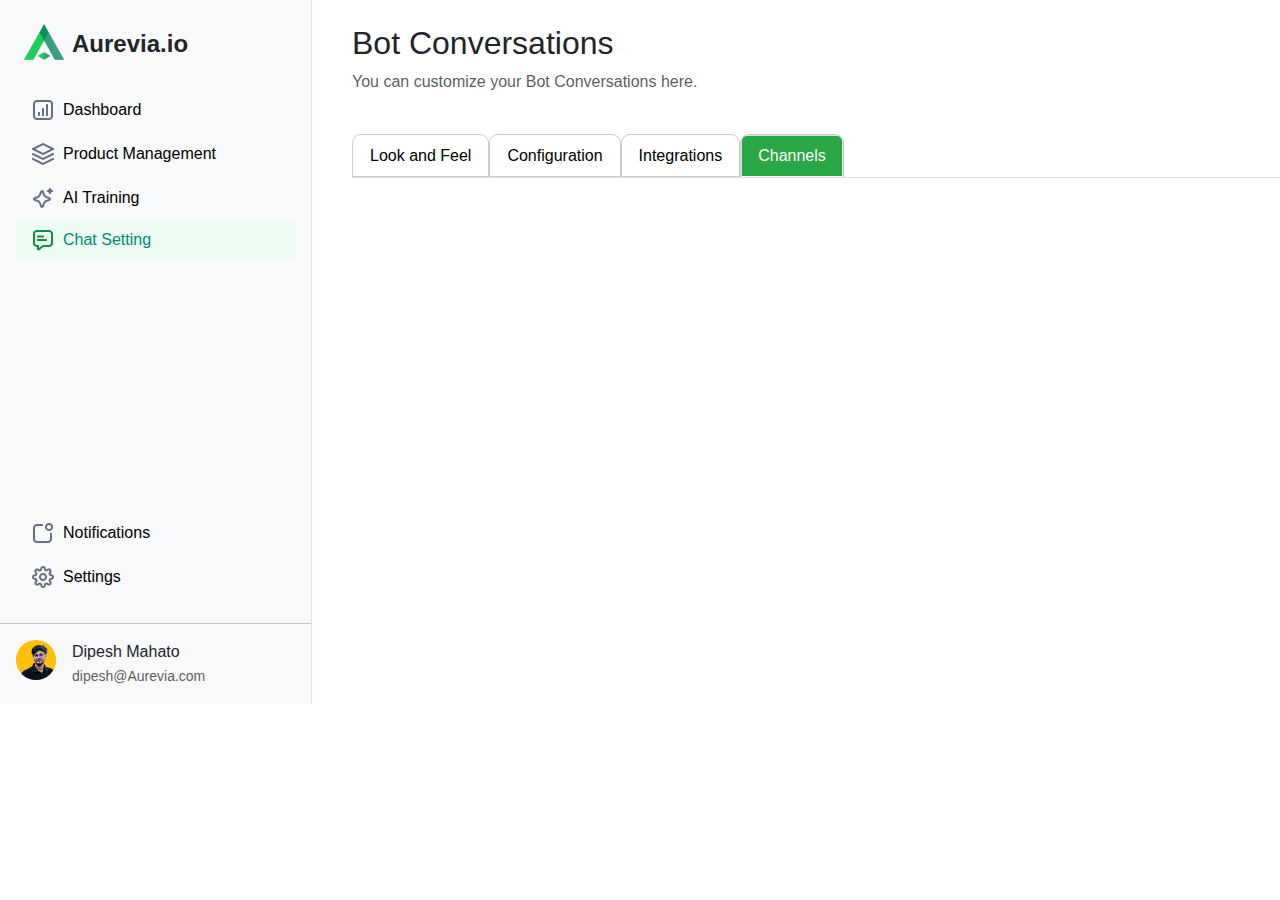
==== Channels/channels.html @ 2f33696f "Basic setip of chat setting section" ====
<!DOCTYPE html>
<html lang="en">

<head>
    <meta charset="UTF-8">
    <meta name="viewport" content="width=device-width, initial-scale=1.0">
    <title>Aurevia.io-Channels</title>
    <link rel="icon" href="/images/logo.png">
    <link href="https://cdn.jsdelivr.net/npm/bootstrap@5.3.0-alpha3/dist/css/bootstrap.min.css" rel="stylesheet">
    <link rel="stylesheet" href="/style.css">
</head>

<body>
    <!-- Sidebar -->
    <nav class="sidebar bg-light border-end">
        <div>
            <div class="d-flex align-items-center px-4 p-4">
                <img src="/images/logo.png" alt="Logo" class="logo me-2">
                <h2 class="fs-4 mb-0"><b>Aurevia.io</b></h2>
            </div>
            <ul class="nav flex-column mb-3 px-3">
                <li class="nav-item">
                    <a class="nav-link d-flex align-items-center" href="#">
                        <img src="/images/dashboard.png" class="icon-img me-2" alt="Dashboard Icon">
                        Dashboard
                    </a>
                </li>
                <li class="nav-item">
                    <a class="nav-link d-flex align-items-center" href="#">
                        <img src="/images/productManagement.png" class="icon-img me-2" alt="Product Management Icon">
                        Product Management
                    </a>
                </li>
                <li class="nav-item">
                    <a class="nav-link d-flex align-items-center" href="#">
                        <img src="/images/ai.png" class="icon-img me-2" alt="Chat Setting Icon">
                        AI Training
                    </a>
                </li>
                <li class="nav-item">
                    <a class="nav-link active d-flex align-items-center" href="/Channels/channels.html">
                        <img src="/images/chat.png" class="icon-img me-2" alt="AI Training Icon">
                        Chat Setting
                    </a>
                </li>
            </ul>
        </div>
        <div class="mt-auto">
            <ul class="nav flex-column px-3 mb-4">
                <li class="nav-item">
                    <a class="nav-link d-flex align-items-center" href="#">
                        <img src="/images/notification.png" class="icon-img me-2" alt="Notifications Icon">
                        Notifications
                    </a>
                </li>
                <li class="nav-item">
                    <a class="nav-link d-flex align-items-center" href="#">
                        <img src="/images/settings.png" class="icon-img me-2" alt="Settings Icon">
                        Settings
                    </a>
                </li>
            </ul>
            <hr>
            <div class="d-flex px-3 mb-3">
                <img src="/images/photo.jpg" alt="User" class="rounded-circle me-3">
                <div>
                    <p class="mb-0">Dipesh Mahato</p>
                    <small class="text-muted">dipesh@Aurevia.com</small>
                </div>
            </div>
        </div>
    </nav>
    <!-- Main Content -->
    <main class="flex-grow-1 content-container p-4 px-0">
        <div class="content d-flex justify-content-between align-items-center mb-4">
            <div>
                <h1 class="h2">Bot Conversations</h1>
                <p class="text-muted">You can customize your Bot Conversations here.</p>
            </div>
            <button class="btn btn-success" id="openChatbot">Test Chat</button>
        </div>

        <!-- Tabs -->
        <ul class="nav nav-tabs mb-4 ">
            <li class="nav-item tab">
                <a class="nav-link " href="/Look and Feel/look.html">Look and Feel</a>
            </li>
            <li class="nav-item tab">
                <a class="nav-link" href="/Configuration/configuration.html">Configuration</a>
            </li>
            <li class="nav-item tab">
                <a class="nav-link" href="/Integrations/integrations.html">Integrations</a>
            </li>
            <li class="nav-item tab">
                <a class="nav-link active" href="/Channels/channels.html">Channels</a>
            </li>
        </ul>

        <!-- Content Area -->

    </main>

    <!-- Chatbot Modal -->
    <div class="chatbot-modal" id="chatbotModal">
        <div class="chatbot-content">
            <button class="btn-close" id="closeChatbot"><img src="/images/x-close.png" alt=""></button>
            <h4><b>Test Chatbot</b></h4>
            <div class="chatbot-messages">
                <p style="size: 0.9rem;text-align: right; ">Lorem ipsum dolor sit amet, consectetur</p>

                <div class="chatbot-reply" style="background-color: #EDFCF2;">
                    <h6 style="color: #087443;">Chat Bot</h6>
                    <p style="size: 0.9rem; text-align: left;">Lorem ipsum dolor sit amet, consectetur adipiscing
                        elit. Odio dictumst tempus magna elit cras posuere cursus pulvinar id. Facilisis at eu amet
                        ornare enim arcu malesuada rutrum a.</p>
                </div>
                <h6 style="color: #087443;" class="correction">Make a Correction</h6>
            </div>
            <div class="chatbot-input mb-4">

                <input type="text" class="form-control" placeholder="Start conversation"
                    src="/images/arrow-circle-right.png">
            </div>

        </div>
    </div>

<script src="/chatbot.js"></script>
    <script src="/script.js"></script>
    <script src="/Channels/channels.js"></script>
    <script src="https://cdn.jsdelivr.net/npm/bootstrap@5.3.0-alpha3/dist/js/bootstrap.bundle.min.js"></script>
</body>

</html>
---- style.css ----
body {
    font-family: Arial, sans-serif;
    background-color: #ffffff;
  }
  
  /* Sidebar */
  .sidebar {
    width: 19.5rem;
    height: 44rem;
    max-width: 60rem;
    display: flex;
    flex-direction: column;
    position: fixed;
    background-color: white;
  }
  
  .sidebar .logo {
    width: 2.5rem;
    height: 2.5rem;
  }
  
  .sidebar .nav-link {
    color: #000;
    padding: 10px 15px;
    border-radius: 5px;
    display: flex;
    align-items: center;
    transition: all 0.3s ease-in-out;
  }
  
  .sidebar .nav-link img {
    transition: all 0.3s ease-in-out;
  }
  
  .sidebar .nav-link:hover {
    color: #008D6F;
  }
  
  .sidebar .nav-link:hover img {
    filter: brightness(0) saturate(100%) invert(43%) sepia(61%) saturate(733%) hue-rotate(90deg) brightness(87%) contrast(85%);
  }
  
  .sidebar .nav-link.active {
    background-color: #EDFCF2;
    color: #008D6F;
    height: 2.5rem;
    width: 17.5rem;
  }
  
  .sidebar .nav-link.active img {
    filter: brightness(0) saturate(100%) invert(43%) sepia(61%) saturate(733%) hue-rotate(90deg) brightness(87%) contrast(85%);
  }
  
  /* User profile image */
  .user-profile img {
    object-fit: cover;
  }
  
  .icon-img {
    height: 1.5rem;
    width: 1.5rem;
  }
  
  /* user image */
  .rounded-circle {
    height: 2.5rem;
    width: 2.5rem;
    border-radius: 12.5rem;
  }
  
  /* Responsive Design */
  @media (max-width: 768px) {
    .sidebar {
      position: relative;
      width: 100%;
    }
  }
  
  
  /* Main Content */
  main {
    margin-left: 22rem;
    width: 70.5rem;
    height: auto;
    align-self: stretch;
    flex-grow: 0;
    display: flex;
    flex-direction: column;
    justify-content: flex-start;
    align-items: stretch;
    /* gap: 2rem; */
    padding: 2rem 0 3rem;
    background-color: #fff;
  }
  
  .content {
    width: 66.5;
  }
  
  /* Tabs */
  .nav-tabs{
    color: #000;
    border-radius: 1rem black;
  }
  .tab{
    border: 1px solid rgba(0 ,0 ,0 ,0.2);
    border-radius: 9px 9px 0 0 ;
  }

  .nav-tabs .nav-link {
    color: #000;
    border-radius: 1rem black;
  }
  
  .nav-tabs .nav-link.active {
    background-color: #28a745;
    color: #ffffff;
    /* border-bottom: 2px solid #28a745; */
  }
  
  /* Content Area */
  .text-center {
    background: #ffffff;
    padding: 20px;
    border-radius: 10px;
    box-shadow: 0px 0px 0px 2px rgba(0.1, 0.1, 0.1, 0.1); 
  }                              
  
  /* .text-center img {
    opacity: 0.8;
  }
  
  .btn-dark {
    background-color: #343a40;
    border: none;
    transition: all 0.3s ease-in-out;
  }
  
  .btn-dark:hover {
    background-color: #23272b;
  } */
  
  
  
  /* Test Chat Button */
  .btn-success {
    background-color: #28a745;
    border: none;
    transition: all 0.3s ease-in-out;
  }
  
  .btn-success:hover {
    background-color: #218838;
  }
  
  /* Responsive Design */
  @media (max-width: 768px) {
    .sidebar {
      position: relative;
      width: 100%;
    }
  
    main {
      margin-left: 0;
    }
  }
  
  /* Chatbox */
  .content-container {
    transition: filter 0.1s ease-in-out;
  }
  
  .content-container.blurred {
    filter: blur(5px);
    /* Blur effect when chatbot is active */
    pointer-events: none;
  
  }
  
  .chatbot-modal {
    position: fixed;
    top: 0;
    right: -100%;
    /* Hidden by default */
    height: 100%;
    width: 25rem;
    background: #ffffff;
    box-shadow: -2px 0 6px rgba(0, 0, 0, 0.1);
    z-index: 1000;
    padding: 20px;
    transition: right 0.3s ease-in-out;
    overflow-y: auto;
  }
  
  .chatbot-modal.active {
    right: 0;
    /* Slide in */
  }
  
  .chatbot-content {
    display: flex;
    flex-direction: column;
    height: 100%;
    justify-content: space-between;
  }
  
  
  .btn-close {
    position: absolute;
    top: 1rem;
    right: 1rem;
    background: none;
    border: none;
    font-size: 2rempx;
    cursor: pointer;
  }
  
  .chatbot-title {
    font-size: 1.5rem;
    margin-bottom: 20px;
  }
  
  .chatbot-messages {
    margin-top: 20rem;
  }
  
  .chatbot-reply {
    background: #f8f9fa;
    padding: 10px;
    border-radius: 10px;
    margin: 10px 0;
  }
  
  /* Buttons */
  .secondary {
    width: 9.5rem;
  }
  
  .primary {
    background-color: #087443;
    color: white;
    width: 9.5rem;
  }
  
  .primary:hover {
    background-color: #28a745;
  }
  
  .img-form {
    height: 1.5rem;
    width: 1.5rem;
  }
  
  .btn-outline-secondary {
    color: #000;
  }
  
  .btn-outline-secondary:hover {
    background-color: #000;
    color: white;
  }
  
  .btn-primary {
    background-color: #000;
  }
  
  .btn-primary:hover {
    background-color: black;
  }
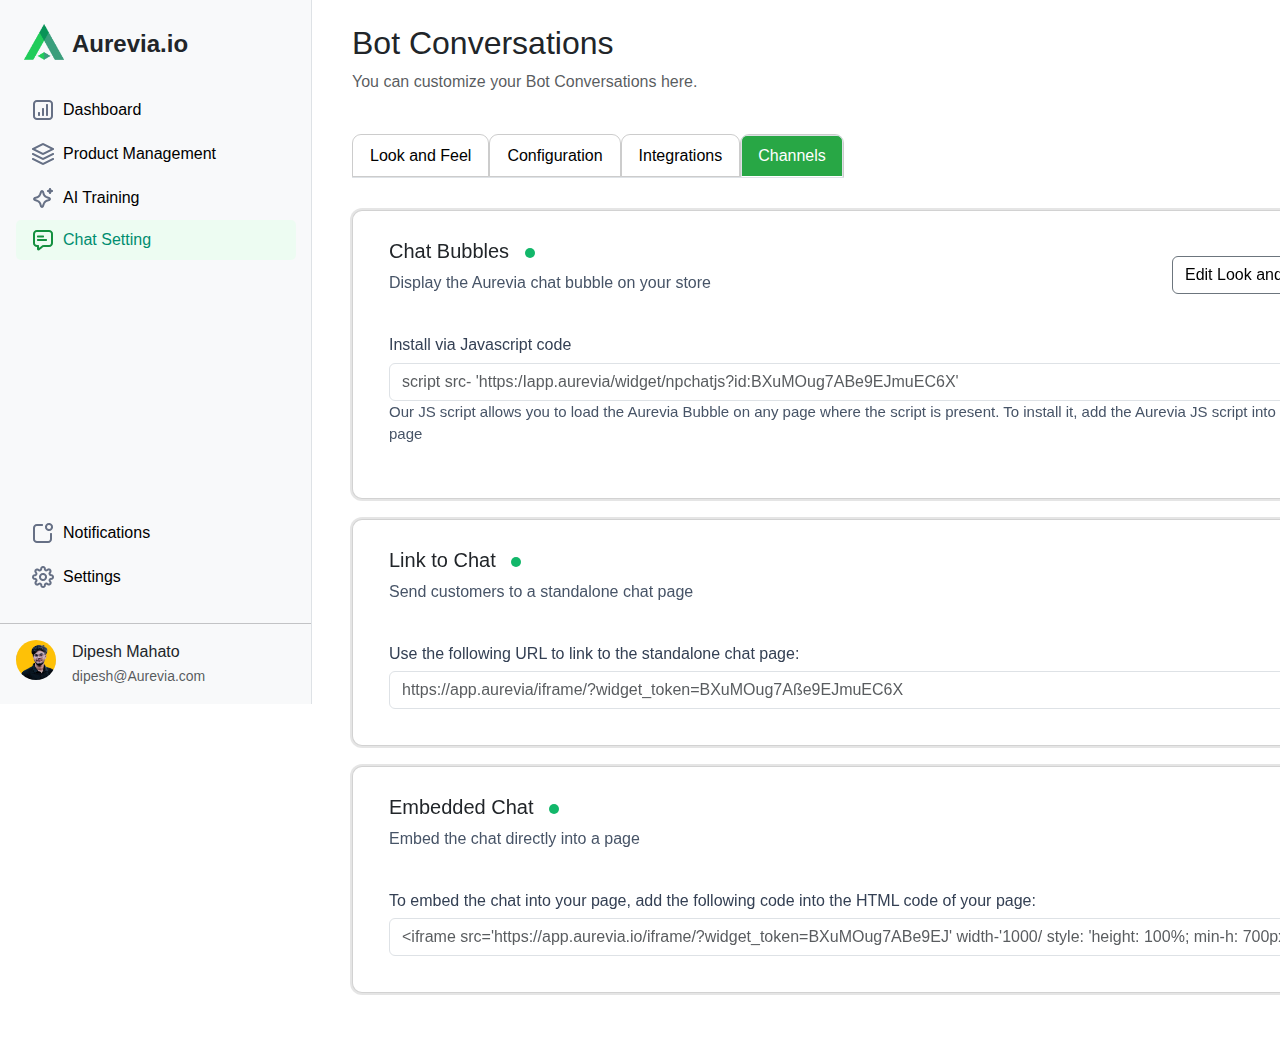
==== commit 13e6e723: "Chat section {completed :[Channels, Configuration and Integrations] and Look and feel section is on " ====
--- a/Channels/channels.html
+++ b/Channels/channels.html
@@ -8,6 +8,7 @@
     <link rel="icon" href="/images/logo.png">
     <link href="https://cdn.jsdelivr.net/npm/bootstrap@5.3.0-alpha3/dist/css/bootstrap.min.css" rel="stylesheet">
     <link rel="stylesheet" href="/style.css">
+    <link rel="stylesheet" href="/Channels/channels.css">
 </head>
 
 <body>
@@ -81,23 +82,77 @@
         </div>
 
         <!-- Tabs -->
-        <ul class="nav nav-tabs mb-4 ">
-            <li class="nav-item tab">
-                <a class="nav-link " href="/Look and Feel/look.html">Look and Feel</a>
-            </li>
-            <li class="nav-item tab">
-                <a class="nav-link" href="/Configuration/configuration.html">Configuration</a>
-            </li>
-            <li class="nav-item tab">
-                <a class="nav-link" href="/Integrations/integrations.html">Integrations</a>
-            </li>
-            <li class="nav-item tab">
-                <a class="nav-link active" href="/Channels/channels.html">Channels</a>
-            </li>
-        </ul>
+        <div class="content d-flex justify-content-between align-items-center mb-2">
+            <div>
+                <ul class="nav nav-tabs mb-4 ">
+                    <li class="nav-item tab">
+                        <a class="nav-link " href="/Look and Feel/look.html">Look and Feel</a>
+                    </li>
+                    <li class="nav-item tab">
+                        <a class="nav-link" href="/Configuration/configuration.html">Configuration</a>
+                    </li>
+                    <li class="nav-item tab">
+                        <a class="nav-link" href="/Integrations/integrations.html">Integrations</a>
+                    </li>
+                    <li class="nav-item tab">
+                        <a class="nav-link active" href="/Channels/channels.html">Channels</a>
+                    </li>
+                </ul>
+            </div>
+            <div>
+                <button class="btn btn-primary">Save</button>
+                <button class="btn btn-secondary">Cancel</button>
+            </div>
+        </div>
 
         <!-- Content Area -->
+        <div class="card">
+            <div class="card-header">
+                <div>
+                    <h5>Chat Bubbles <span class="active-dot"></span></h5>
+                    <p style="color: #475467;">Display the Aurevia chat bubble on your store</p>
+                </div>
+                <div class="button-group">
+                    <button class="btn btn-outline-secondary">Edit Look and Feel</button>
+                    <button class="btn btn-outline-danger">Deactivate</button>
+                </div>
+            </div>
 
+            <div class="card-body">
+                <h6 style="color: #344054;">Install via Javascript code</h6>
+                <input type="text" class="form-control"
+                    placeholder="script src- 'https:/Iapp.aurevia/widget/npchatjs?id:BXuMOug7ABe9EJmuEC6X'">
+                    <p style="color: #475467; font-size: 15px;">Our JS script allows you to load the Aurevia Bubble on any page where the script is present.
+                        To install it, add the Aurevia JS script into the tag of your HTML page</p>
+            </div>
+        </div>
+        <div class="card">
+            <div class="card-header">
+                <div>
+                    <h5>Link to Chat <span class="active-dot"></span></h5>
+                    <p style="color: #475467;">Send customers to a standalone chat page</p>
+                </div>
+            </div>
+            <div class="card-body">
+                <h6 style="color: #344054;">Use the following URL to link to the standalone chat page:</h6>
+                <input type="text" class="form-control"
+                    placeholder="https://app.aurevia/iframe/?widget_token=BXuMOug7Aße9EJmuEC6X">
+            </div>
+        </div>
+        <div class="card">
+            <div class="card-header">
+                <div>
+                    <h5>Embedded Chat <span class="active-dot"></span></h5>
+                    <p style="color: #475467;">Embed the chat directly into a page</p>
+                </div>
+            </div>
+            <div class="card-body">
+                <h6 style="color: #344054;">To embed the chat into your page, add the following code into the HTML code of your page:</h6>
+                <input type="text" class="form-control"
+                    placeholder="<iframe src='https://app.aurevia.io/iframe/?widget_token=BXuMOug7ABe9EJ' width-'1000/ style: 'height: 100%; min-h: 700px$ fra">
+                        <i class="fa-regular fa-copy"></i>
+            </div>
+        </div>
     </main>
 
     <!-- Chatbot Modal -->
@@ -125,7 +180,7 @@
         </div>
     </div>
 
-<script src="/chatbot.js"></script>
+    <script src="/chatbot.js"></script>
     <script src="/script.js"></script>
     <script src="/Channels/channels.js"></script>
     <script src="https://cdn.jsdelivr.net/npm/bootstrap@5.3.0-alpha3/dist/js/bootstrap.bundle.min.js"></script>
--- a/style.css
+++ b/style.css
@@ -95,6 +95,13 @@
   
   .content {
     width: 66.5;
+  }
+
+  .content-area{
+    background: #ffffff;
+    padding: 20px;
+    border-radius: 10px;
+    box-shadow: 0px 0px 0px 2px rgba(0.1, 0.1, 0.1, 0.1); 
   }
   
   /* Tabs */
@@ -266,4 +273,9 @@
   
   .btn-primary:hover {
     background-color: black;
+  }
+
+  .btn-secondary{
+    color: black;
+    background-color: #fff;
   }--- a/Channels/channels.css
+++ b/Channels/channels.css
@@ -0,0 +1,44 @@
+
+.card {
+    margin-bottom: 20px;
+    background: #ffffff;
+    padding: 20px;
+    border-radius: 10px;
+    box-shadow: 0px 0px 0px 2px rgba(0.1, 0.1, 0.1, 0.1); 
+}
+
+.chat-setting {
+    background: #e9f5ee;
+    padding: 10px;
+    border-radius: 5px;
+    font-weight: bold;
+    color: #198754;
+}
+.btn-success {
+    float: right;
+}
+.top-bar {
+    display: flex;
+    justify-content: space-between;
+    align-items: center;
+    margin-bottom: 5px;
+}
+.card-header {
+    display: flex;
+    justify-content: space-between;
+    align-items: center;
+    border: none;
+    background: transparent;
+}
+.active-dot {
+    width: 10px;
+    height: 10px;
+    background-color: #12B76A;
+    border-radius: 50%;
+    display: inline-block;
+    margin-left: 10px;
+}
+.button-group {
+    display: flex;
+    gap: 10px;
+}